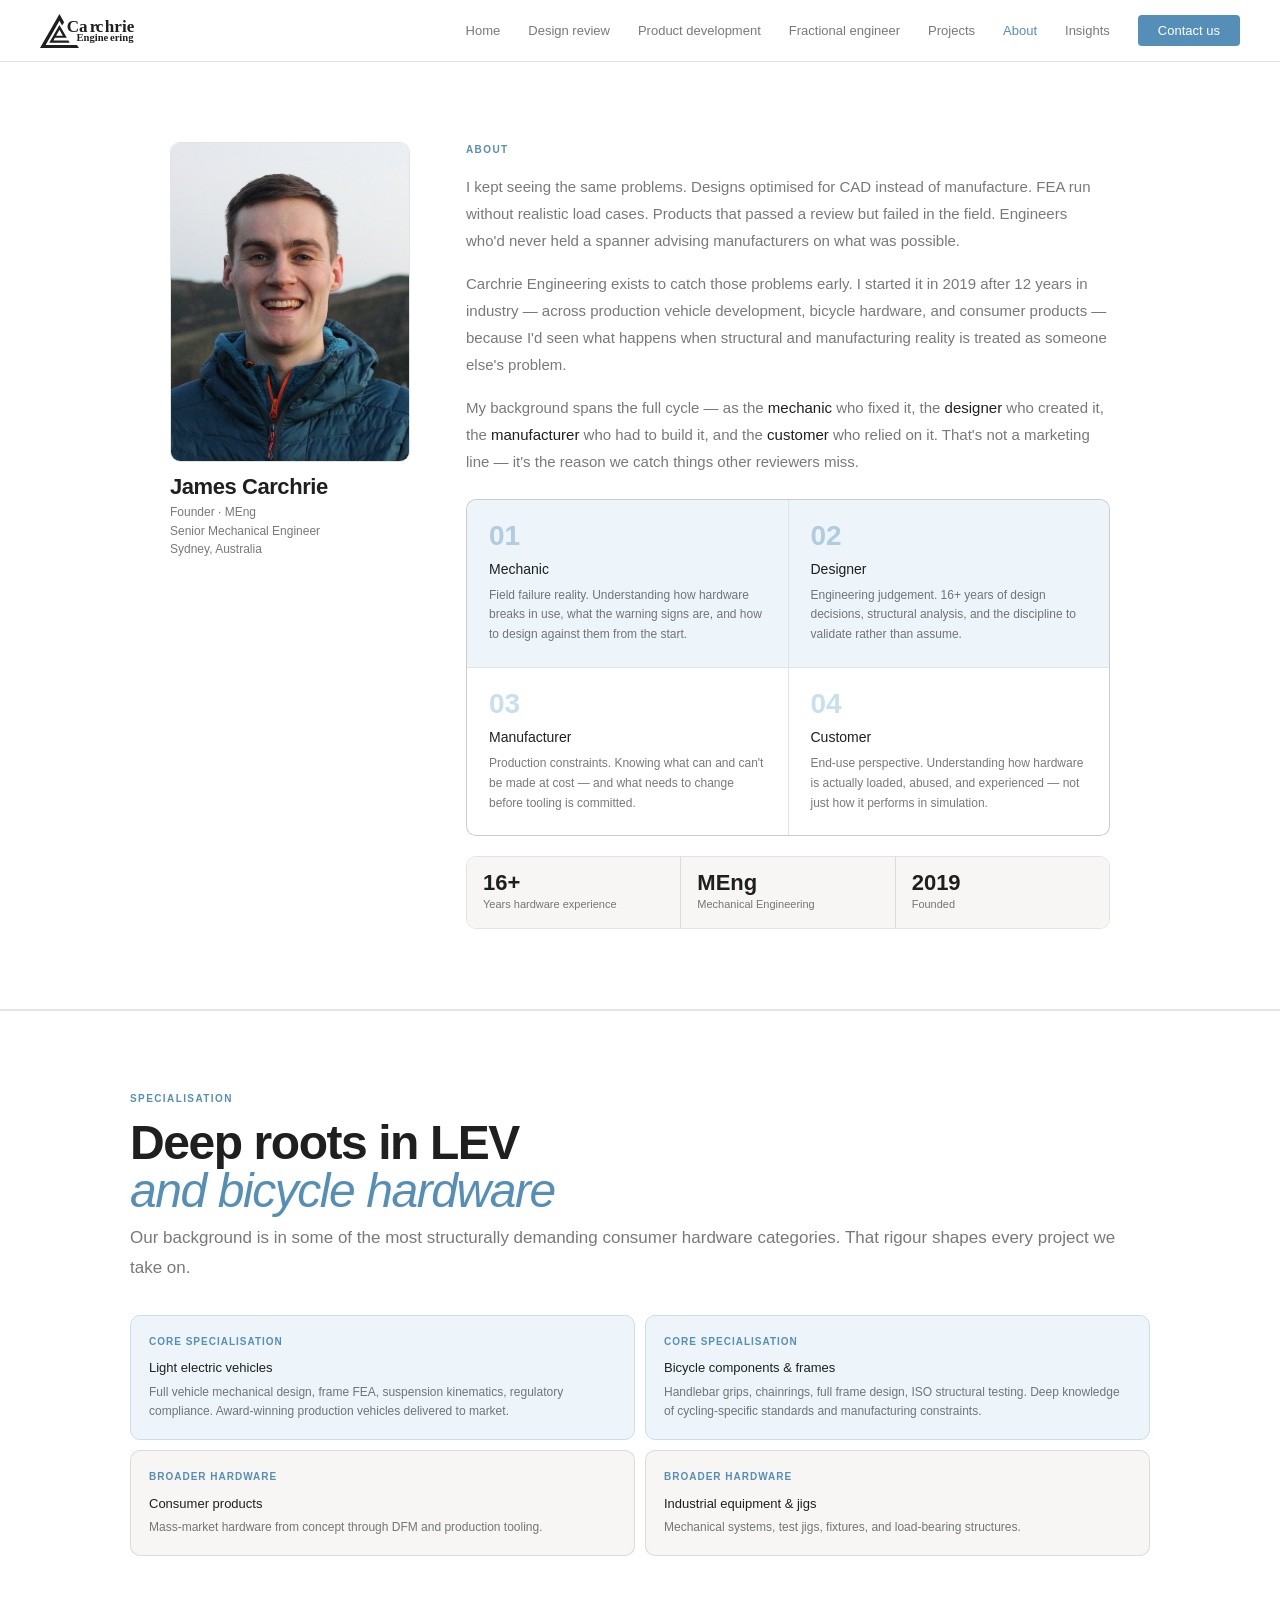
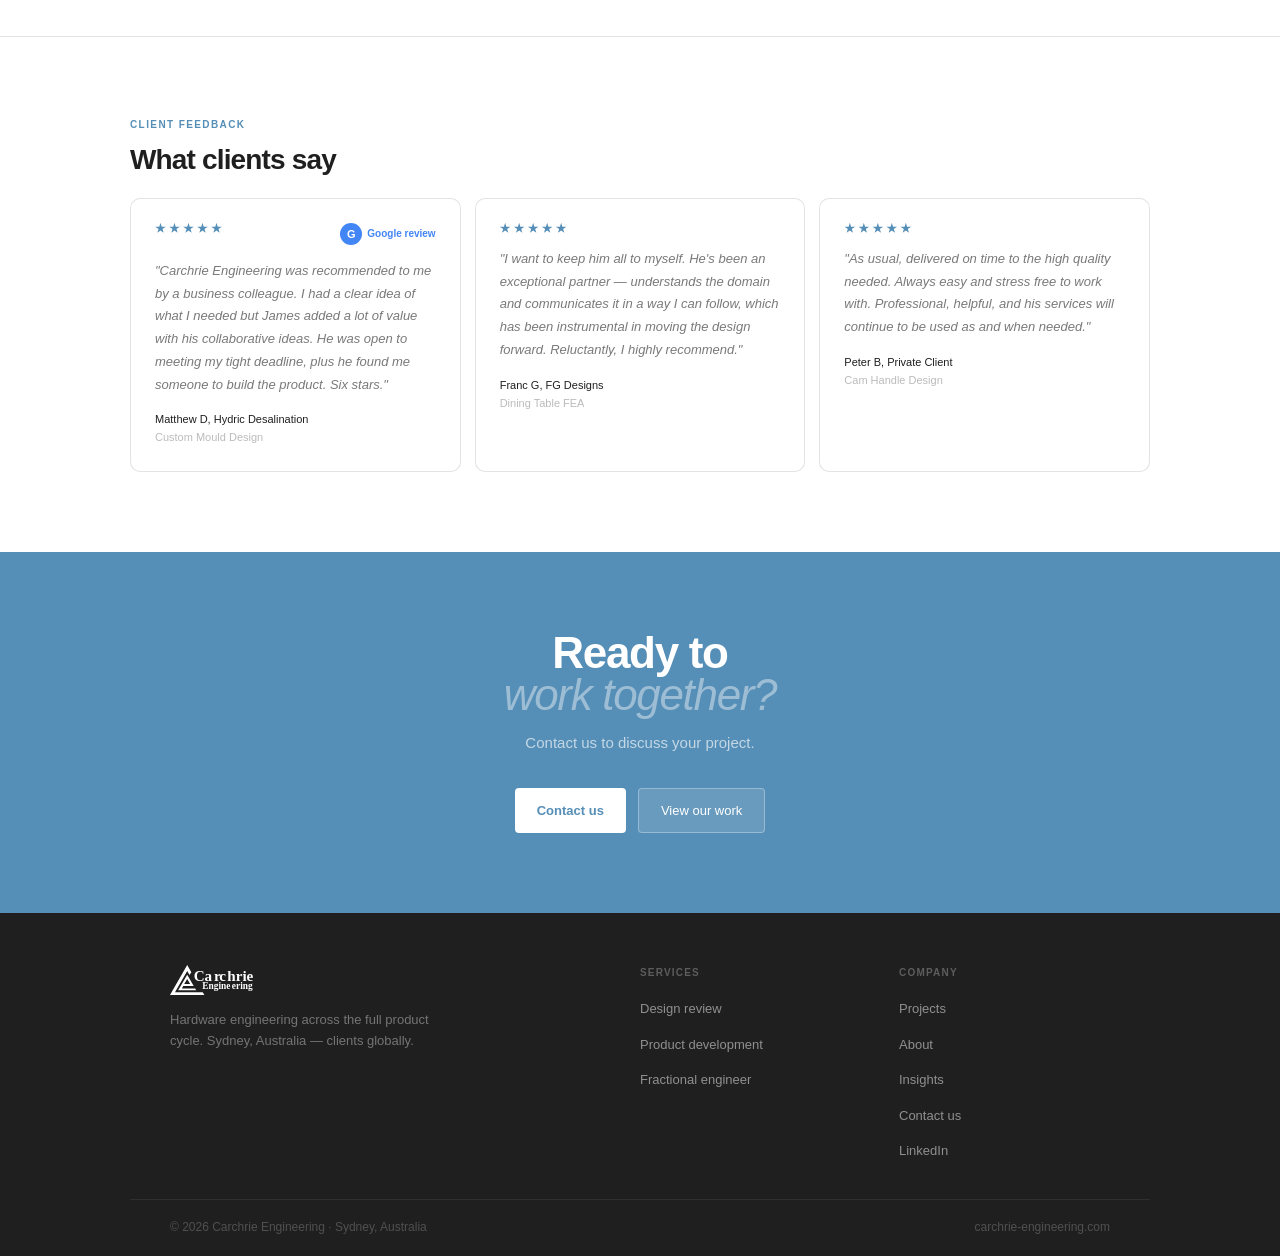
==== about.html @ 1e8a5974 "Add files via upload" ====
<!DOCTYPE html>
<html lang="en">
<head>
<meta charset="UTF-8"><meta name="viewport" content="width=device-width, initial-scale=1.0">
<title>About James Carchrie — Senior Mechanical Engineer · Sydney</title>
<meta name="description" content="James Carchrie — MEng, 16+ years hardware engineering. Founder of Carchrie Engineering. Light electric vehicles, bicycle hardware, consumer products. Sydney.">
<meta name="robots" content="index, follow">
<link rel="canonical" href="https://www.carchrie-engineering.com/about.html">
<!-- Open Graph -->
<meta property="og:type" content="profile">
<meta property="og:title" content="About James Carchrie — Senior Mechanical Engineer · Sydney">
<meta property="og:description" content="James Carchrie — MEng, 16+ years hardware engineering. Founder of Carchrie Engineering. Light electric vehicles, bicycle hardware, consumer products. Sydney.">
<meta property="og:url" content="https://www.carchrie-engineering.com/about.html">
<meta property="og:image" content="https://www.carchrie-engineering.com/images/og-share-card.jpg">
<meta property="og:site_name" content="Carchrie Engineering">
<meta property="og:locale" content="en_AU">
<!-- Twitter Card -->
<meta name="twitter:card" content="summary_large_image">
<meta name="twitter:title" content="About James Carchrie — Senior Mechanical Engineer · Sydney">
<meta name="twitter:description" content="James Carchrie — MEng, 16+ years hardware engineering. Founder of Carchrie Engineering. Light electric vehicles, bicycle hardware, consumer products. Sydney.">
<meta name="twitter:image" content="https://www.carchrie-engineering.com/images/og-share-card.jpg">
<link rel="stylesheet" href="css/style.css">
<style>
.about-hero{padding:80px 0;border-bottom:1px solid var(--ink-12);background:var(--white);}
.about-inner{max-width:var(--max-w);margin:0 auto;padding:0 40px;display:grid;grid-template-columns:240px 1fr;gap:56px;align-items:start;}
.photo-wrap{position:sticky;top:80px;}
.photo-frame{width:100%;aspect-ratio:3/4;border-radius:var(--r-lg);overflow:hidden;border:1px solid var(--ink-12);margin-bottom:14px;}
.photo-frame img{width:100%;height:100%;object-fit:cover;display:block;}
.photo-name{font-family:var(--display);font-weight:800;font-size:22px;color:var(--ink);letter-spacing:-.02em;line-height:1;margin-bottom:5px;}
.photo-role{font-size:12px;font-weight:300;color:var(--ink-60);line-height:1.55;}
.about-para{font-size:15px;font-weight:300;color:var(--ink-60);line-height:1.8;margin-bottom:16px;}
.about-para strong{font-weight:500;color:var(--ink);}
.moat-grid{display:grid;grid-template-columns:1fr 1fr;gap:1px;background:var(--ink-12);border:1px solid var(--ink-12);border-radius:var(--r-lg);overflow:hidden;margin-top:24px;}
.moat-card{background:var(--white);padding:22px;}
.moat-card.hi{background:var(--blue-faint);}
.moat-n{font-family:var(--display);font-weight:800;font-size:28px;color:var(--blue-dim);line-height:1;margin-bottom:8px;}
.moat-card.hi .moat-n{color:var(--blue);opacity:.4;}
.moat-title{font-size:14px;font-weight:500;color:var(--ink);margin-bottom:5px;}
.moat-desc{font-size:12px;font-weight:300;color:var(--ink-60);line-height:1.65;}
.stats-row{display:flex;gap:0;border:1px solid var(--ink-12);border-radius:var(--r-lg);overflow:hidden;margin-top:20px;}
.stat-b{flex:1;padding:15px 16px;border-right:1px solid var(--ink-12);background:var(--off-white);}
.stat-b:last-child{border-right:none;}
.stat-b-num{font-family:var(--display);font-weight:800;font-size:22px;color:var(--ink);line-height:1;margin-bottom:3px;}
.stat-b-label{font-size:11px;font-weight:300;color:var(--ink-60);line-height:1.4;}
.spec-grid{display:grid;grid-template-columns:1fr 1fr;gap:10px;margin-top:32px;}
.spec-item{background:var(--off-white);border:1px solid var(--ink-12);border-radius:var(--r-lg);padding:18px;}
.spec-item.hi{background:var(--blue-faint);border-color:var(--blue-dim);}
.spec-label{font-size:10px;font-weight:800;letter-spacing:.1em;text-transform:uppercase;color:var(--blue);margin-bottom:7px;}
.spec-title{font-size:13px;font-weight:500;color:var(--ink);margin-bottom:4px;}
.spec-desc{font-size:12px;font-weight:300;color:var(--ink-60);line-height:1.6;}
@media(max-width:768px){
  .about-inner{grid-template-columns:1fr;gap:32px;padding:0 20px;}
  .photo-wrap{position:static;}
  .photo-frame{aspect-ratio:1;}
  .moat-grid{grid-template-columns:1fr;}
  .stats-row{flex-wrap:wrap;}
  .stat-b{border-bottom:1px solid var(--ink-12);}
  .spec-grid{grid-template-columns:1fr;}
}
.review-badge{display:inline-flex;align-items:center;justify-content:center;width:22px;height:22px;border-radius:50%;font-size:12px;font-weight:700;flex-shrink:0;}
.review-badge.google{background:#4285F4;border:none;color:#fff;font-size:11px;font-weight:800;}
</style>
</head>
<body>
<div id="nav-ph"></div>
<section class="about-hero">
  <div class="about-inner">
    <div class="photo-wrap reveal">
      <div class="photo-frame">
        <img src="images/james-photo.jpg" alt="James Carchrie" style="width:100%;height:100%;object-fit:cover;object-position:center top;">
      </div>
      <div class="photo-name">James Carchrie</div>
      <div class="photo-role">Founder · MEng<br>Senior Mechanical Engineer<br>Sydney, Australia</div>
    </div>
    <div>
      <p class="t-tag reveal" style="margin-bottom:14px;">About</p>
      <p class="about-para reveal">I kept seeing the same problems. Designs optimised for CAD instead of manufacture. FEA run without realistic load cases. Products that passed a review but failed in the field. Engineers who'd never held a spanner advising manufacturers on what was possible.</p>
      <p class="about-para reveal">Carchrie Engineering exists to catch those problems early. I started it in 2019 after 12 years in industry — across production vehicle development, bicycle hardware, and consumer products — because I'd seen what happens when structural and manufacturing reality is treated as someone else's problem.</p>
      <p class="about-para reveal">My background spans the full cycle — as the <strong>mechanic</strong> who fixed it, the <strong>designer</strong> who created it, the <strong>manufacturer</strong> who had to build it, and the <strong>customer</strong> who relied on it. That's not a marketing line — it's the reason we catch things other reviewers miss.</p>
      <div class="moat-grid reveal">
        <div class="moat-card hi"><div class="moat-n">01</div><div class="moat-title">Mechanic</div><div class="moat-desc">Field failure reality. Understanding how hardware breaks in use, what the warning signs are, and how to design against them from the start.</div></div>
        <div class="moat-card hi"><div class="moat-n">02</div><div class="moat-title">Designer</div><div class="moat-desc">Engineering judgement. 16+ years of design decisions, structural analysis, and the discipline to validate rather than assume.</div></div>
        <div class="moat-card"><div class="moat-n">03</div><div class="moat-title">Manufacturer</div><div class="moat-desc">Production constraints. Knowing what can and can't be made at cost — and what needs to change before tooling is committed.</div></div>
        <div class="moat-card"><div class="moat-n">04</div><div class="moat-title">Customer</div><div class="moat-desc">End-use perspective. Understanding how hardware is actually loaded, abused, and experienced — not just how it performs in simulation.</div></div>
      </div>
      <div class="stats-row reveal">
        <div class="stat-b"><div class="stat-b-num">16+</div><div class="stat-b-label">Years hardware experience</div></div>
        <div class="stat-b"><div class="stat-b-num">MEng</div><div class="stat-b-label">Mechanical Engineering</div></div>
        <div class="stat-b"><div class="stat-b-num">2019</div><div class="stat-b-label">Founded</div></div>
      </div>
    </div>
  </div>
</section>
<section class="section">
  <div class="wrap pad">
    <p class="t-tag reveal" style="margin-bottom:12px;">Specialisation</p>
    <h2 class="t-display t-h2 reveal" style="margin-bottom:8px;">Deep roots in LEV<br><em style="font-style:italic;font-weight:300;color:var(--blue);">and bicycle hardware</em></h2>
    <p class="t-sub reveal" style="margin-bottom:0;">Our background is in some of the most structurally demanding consumer hardware categories. That rigour shapes every project we take on.</p>
    <div class="spec-grid">
      <div class="spec-item hi reveal"><div class="spec-label">Core specialisation</div><div class="spec-title">Light electric vehicles</div><div class="spec-desc">Full vehicle mechanical design, frame FEA, suspension kinematics, regulatory compliance. Award-winning production vehicles delivered to market.</div></div>
      <div class="spec-item hi reveal"><div class="spec-label">Core specialisation</div><div class="spec-title">Bicycle components &amp; frames</div><div class="spec-desc">Handlebar grips, chainrings, full frame design, ISO structural testing. Deep knowledge of cycling-specific standards and manufacturing constraints.</div></div>
      <div class="spec-item reveal"><div class="spec-label">Broader hardware</div><div class="spec-title">Consumer products</div><div class="spec-desc">Mass-market hardware from concept through DFM and production tooling.</div></div>
      <div class="spec-item reveal"><div class="spec-label">Broader hardware</div><div class="spec-title">Industrial equipment &amp; jigs</div><div class="spec-desc">Mechanical systems, test jigs, fixtures, and load-bearing structures.</div></div>
    </div>
  </div>
</section>
<section class="section">
  <div class="wrap pad">
    <p class="t-tag reveal" style="margin-bottom:12px;">Client feedback</p>
    <h2 class="t-display t-h3 reveal" style="margin-bottom:24px;">What clients say</h2>
    <div class="testi-grid" style="grid-template-columns:1fr 1fr 1fr;">

      <div class="testi reveal">
        <div style="display:flex;justify-content:space-between;align-items:flex-start;margin-bottom:12px;">
          <div class="stars"><div class="star"></div><div class="star"></div><div class="star"></div><div class="star"></div><div class="star"></div></div>
          <span style="display:flex;align-items:center;gap:5px;"><span class="review-badge google">G</span><span style="font-size:10px;font-weight:600;color:#4285F4;">Google review</span></span>
        </div>
        <p class="testi-q">"Carchrie Engineering was recommended to me by a business colleague. I had a clear idea of what I needed but James added a lot of value with his collaborative ideas. He was open to meeting my tight deadline, plus he found me someone to build the product. Six stars."</p>
        <div class="testi-who">Matthew D, Hydric Desalination</div>
        <div class="testi-when">Custom Mould Design</div>
      </div>

      <div class="testi reveal">
        <div class="stars"><div class="star"></div><div class="star"></div><div class="star"></div><div class="star"></div><div class="star"></div></div>
        <p class="testi-q">"I want to keep him all to myself. He's been an exceptional partner — understands the domain and communicates it in a way I can follow, which has been instrumental in moving the design forward. Reluctantly, I highly recommend."</p>
        <div class="testi-who">Franc G, FG Designs</div>
        <div class="testi-when">Dining Table FEA</div>
      </div>

      <div class="testi reveal">
        <div class="stars"><div class="star"></div><div class="star"></div><div class="star"></div><div class="star"></div><div class="star"></div></div>
        <p class="testi-q">"As usual, delivered on time to the high quality needed. Always easy and stress free to work with. Professional, helpful, and his services will continue to be used as and when needed."</p>
        <div class="testi-who">Peter B, Private Client</div>
        <div class="testi-when">Cam Handle Design</div>
      </div>

    </div>
  </div>
</section>
<div class="cta-band">
  <h2 class="t-display t-h2 reveal" style="color:var(--white);margin-bottom:14px;">Ready to<br><em style="font-style:italic;font-weight:300;color:rgba(255,255,255,.42);">work together?</em></h2>
  <p class="reveal">Contact us to discuss your project.</p>
  <div class="cta-band-btns reveal"><a href="contact.html" class="btn btn-white">Contact us</a><a href="projects.html" class="btn btn-ghost">View our work</a></div>
</div>
<div id="footer-ph"></div>
<script src="js/main.js"></script>
</body>
</html>
---- css/style.css ----
@import url('https://fonts.bunny.net/css?family=plus-jakarta-sans:300,400,500,800&display=swap');

*,*::before,*::after{box-sizing:border-box;margin:0;padding:0;}

:root{
  --blue:#558EB6;
  --blue-dark:#3a6d91;
  --blue-dim:#c8dfee;
  --blue-faint:#edf5fb;
  --ink:#1F1F1F;
  --ink-60:rgba(31,31,31,.6);
  --ink-30:rgba(31,31,31,.3);
  --ink-12:rgba(31,31,31,.12);
  --ink-06:rgba(31,31,31,.06);
  --white:#FFFFFF;
  --off-white:#F7F6F4;
  --warm-mid:#EEECEA;
  --display:'Plus Jakarta Sans',sans-serif;
  --body:'Plus Jakarta Sans',sans-serif;
  --max-w:1020px;
  --r:4px;
  --r-lg:10px;
}

html,body{margin:0;padding:0;width:100%;}html{scroll-behavior:smooth;overflow-x:hidden;}
body{font-family:var(--body);background:var(--white);color:var(--ink);font-size:16px;line-height:1.65;-webkit-font-smoothing:antialiased;}

/* Pattern helper — full ratio tile */
.pat{background-image:url('../images/pattern.svg');background-size:1200px 912px;background-repeat:repeat;}

/* NAV */
nav{position:sticky;top:0;z-index:200;background:var(--white);border-bottom:1px solid var(--ink-12);height:62px;display:flex;align-items:center;padding:0 40px;justify-content:space-between;}
.nav-logo{display:flex;align-items:center;height:34px;text-decoration:none;}
.nav-logo img{height:34px;width:auto;}
.nav-links{display:flex;align-items:center;gap:28px;list-style:none;}
.nav-links a{font-size:13px;font-weight:400;color:var(--ink-60);text-decoration:none;transition:color .2s;}
.nav-links a:hover{color:var(--ink);}
.nav-links a.active{color:var(--blue);font-weight:500;}
.nav-cta{background:var(--blue)!important;color:var(--white)!important;font-weight:500!important;padding:8px 20px;border-radius:var(--r);font-size:13px!important;transition:background .2s!important;}
.nav-cta:hover{background:var(--blue-dark)!important;}
.nav-ham{display:none;flex-direction:column;gap:5px;cursor:pointer;background:none;border:none;padding:4px;}
.nav-ham span{display:block;width:22px;height:1.5px;background:var(--ink);}

/* LAYOUT */
.wrap{max-width:var(--max-w);margin:0 auto;padding:0 40px;}
.section{border-top:1px solid var(--ink-12);}
.pad{padding:80px 0;}
.pad-sm{padding:56px 0;}

/* TYPE */
.t-display{font-family:var(--display);font-weight:800;line-height:1.0;letter-spacing:-.03em;}
.t-h1{font-size:clamp(40px,6vw,72px);}
.t-h2{font-size:clamp(28px,4vw,48px);}
.t-h3{font-size:clamp(20px,2.5vw,28px);}
.t-sub{font-size:17px;font-weight:300;line-height:1.75;color:var(--ink-60);}
.t-tag{font-size:10px;font-weight:800;letter-spacing:.14em;text-transform:uppercase;color:var(--blue);display:block;}

/* BUTTONS */
.btn{display:inline-flex;align-items:center;gap:8px;font-family:var(--body);font-size:13px;font-weight:500;padding:11px 22px;border-radius:var(--r);text-decoration:none;transition:all .18s;cursor:pointer;border:none;white-space:nowrap;}
.btn-blue{background:var(--blue);color:var(--white);}
.btn-blue:hover{background:var(--blue-dark);}
.btn-outline{background:transparent;color:var(--ink);border:1.5px solid var(--ink-30);}
.btn-outline:hover{border-color:var(--ink);background:var(--ink-06);}
.btn-white{background:var(--white);color:var(--blue);font-weight:600;}
.btn-white:hover{background:var(--blue-faint);}
.btn-ghost{background:rgba(255,255,255,.12);color:var(--white);border:1.5px solid rgba(255,255,255,.3);}
.btn-ghost:hover{background:rgba(255,255,255,.2);}
.btn-ghost-dark{background:rgba(255,255,255,.07);color:rgba(255,255,255,.6);border:1.5px solid rgba(255,255,255,.15);}
.btn-ghost-dark:hover{background:rgba(255,255,255,.12);color:var(--white);}

/* CAROUSEL */
.carousel-wrap{position:relative;border-radius:var(--r-lg);overflow:hidden;}
.carousel-track{display:flex;height:100%;transition:transform .4s cubic-bezier(.25,.46,.45,.94);}
.carousel-slide{min-width:100%;flex-shrink:0;overflow:hidden;position:relative;}
.carousel-slide img{position:absolute;top:0;left:0;width:100%;height:100%;object-fit:contain;background:#fff;display:block;}
.carousel-dots{display:flex;justify-content:center;gap:6px;margin-top:10px;}
.carousel-dot{width:6px;height:6px;border-radius:50%;background:var(--ink-30);cursor:pointer;transition:background .2s,transform .2s;border:none;padding:0;}
.carousel-dot.active{background:var(--blue);transform:scale(1.3);}
.carousel-btn{position:absolute;top:50%;transform:translateY(-50%);width:34px;height:34px;background:rgba(255,255,255,.88);border:none;border-radius:50%;cursor:pointer;display:flex;align-items:center;justify-content:center;z-index:2;backdrop-filter:blur(4px);font-size:16px;color:var(--ink);transition:background .18s;}
.carousel-btn:hover{background:var(--white);}
.carousel-btn-prev{left:10px;}
.carousel-btn-next{right:10px;}

/* DELIV TAGS */
.deliv{font-size:10px;font-weight:500;color:var(--blue);background:var(--blue-faint);border:1px solid var(--blue-dim);border-radius:3px;padding:3px 8px;}
.delivs{display:flex;gap:5px;flex-wrap:wrap;}

/* TESTIMONIALS */
.testi-grid{display:grid;grid-template-columns:1fr 1fr;gap:14px;} /* kept for other pages */
.testi{background:var(--white);border:1px solid var(--ink-12);border-radius:var(--r-lg);padding:24px;}
.stars{display:flex;gap:3px;margin-bottom:14px;}
.star{width:11px;height:11px;background:var(--blue);clip-path:polygon(50% 0%,61% 35%,98% 35%,68% 57%,79% 91%,50% 70%,21% 91%,32% 57%,2% 35%,39% 35%);}
.testi-q{font-size:13px;font-weight:300;color:var(--ink-60);line-height:1.75;font-style:italic;margin-bottom:14px;}
.testi-who{font-size:11px;font-weight:500;color:var(--ink);}
.testi-when{font-size:11px;font-weight:300;color:var(--ink-30);}

/* FORM */
.form-group{display:flex;flex-direction:column;gap:6px;}
.form-label{font-size:10px;font-weight:800;letter-spacing:.08em;text-transform:uppercase;color:var(--ink-60);}
.form-input,.form-select,.form-textarea{font-family:var(--body);font-size:14px;font-weight:300;color:var(--ink);background:var(--white);border:1.5px solid var(--ink-12);border-radius:var(--r);padding:10px 14px;transition:border-color .2s;width:100%;outline:none;}
.form-input:focus,.form-select:focus,.form-textarea:focus{border-color:var(--blue);}
.form-textarea{min-height:110px;resize:vertical;line-height:1.6;}
.form-select{appearance:none;cursor:pointer;}
.form-submit{background:var(--blue);color:var(--white);border:none;padding:13px 22px;font-family:var(--body);font-size:14px;font-weight:500;border-radius:var(--r);cursor:pointer;transition:background .2s;display:flex;align-items:center;justify-content:space-between;width:100%;}
.form-submit:hover{background:var(--blue-dark);}

/* CTA BAND */
.cta-band{background:var(--blue);padding:80px 40px;text-align:center;display:block;margin:0;width:100vw;max-width:100%;box-sizing:border-box;}
.cta-band h2{font-family:var(--display);font-weight:800;font-size:clamp(28px,4vw,44px);line-height:.96;letter-spacing:-.03em;color:var(--white);margin-bottom:14px;}
.cta-band p{font-size:15px;font-weight:300;color:rgba(255,255,255,.65);max-width:420px;margin:0 auto 32px;line-height:1.7;}
.cta-band-btns{display:flex;gap:12px;justify-content:center;flex-wrap:wrap;}

/* FOOTER */
footer{background:var(--ink);}
.footer-inner{max-width:var(--max-w);margin:0 auto;padding:52px 40px 36px;display:grid;grid-template-columns:2fr 1fr 1fr;gap:48px;}
.footer-tagline{font-size:13px;font-weight:300;color:rgba(255,255,255,.38);line-height:1.65;max-width:260px;margin-top:14px;}
.footer-col-title{font-size:10px;font-weight:800;letter-spacing:.12em;text-transform:uppercase;color:rgba(255,255,255,.28);margin-bottom:14px;}
.footer-links{list-style:none;display:flex;flex-direction:column;gap:9px;}
.footer-links a{font-size:13px;font-weight:300;color:rgba(255,255,255,.5);text-decoration:none;transition:color .2s;}
.footer-links a:hover{color:var(--white);}
.footer-bottom{max-width:var(--max-w);margin:0 auto;padding:18px 40px;border-top:1px solid rgba(255,255,255,.07);display:flex;justify-content:space-between;}
.footer-bottom span{font-size:12px;color:rgba(255,255,255,.22);}

/* REVEAL */
.reveal{opacity:0;transform:translateY(18px);transition:opacity .5s ease,transform .5s ease;}
.reveal.visible{opacity:1;transform:none;}

/* TESTIMONIAL CAROUSEL */
.testi-carousel{position:relative;}
.testi-track{display:flex;overflow:hidden;}
.testi-slide{min-width:100%;box-sizing:border-box;}
.testi-slide .testi{background:var(--white);border:1px solid var(--ink-12);border-radius:var(--r-lg);padding:28px 28px 22px;}
.testi-tags{display:flex;flex-wrap:wrap;gap:6px;margin:14px 0 16px;}
.testi-tag{font-size:11px;font-weight:500;color:var(--blue);background:var(--blue-faint);border:1px solid var(--blue-dim);border-radius:20px;padding:3px 11px;}
.testi-nav{display:flex;align-items:center;justify-content:center;gap:12px;margin-top:20px;}
.testi-prev,.testi-next{width:36px;height:36px;border-radius:50%;border:1.5px solid var(--ink-12);background:var(--white);cursor:pointer;font-size:18px;color:var(--ink);display:flex;align-items:center;justify-content:center;transition:all .18s;}
.testi-prev:hover,.testi-next:hover{border-color:var(--blue);color:var(--blue);}
.testi-dots{display:flex;gap:7px;align-items:center;}
.testi-dot{width:7px;height:7px;border-radius:50%;background:var(--ink-12);cursor:pointer;transition:all .2s;border:none;padding:0;}
.testi-dot.active{background:var(--blue);transform:scale(1.25);}

/* RESPONSIVE */
@media(max-width:768px){
  nav{padding:0 20px;}
  .nav-links{display:none;flex-direction:column;position:fixed;top:62px;left:0;right:0;background:var(--white);border-bottom:1px solid var(--ink-12);padding:20px;gap:14px;z-index:199;}
  .nav-links.open{display:flex;}
  .nav-ham{display:flex;}
  .wrap{padding:0 20px;}
  .pad{padding:52px 0;}
  .pad-sm{padding:40px 0;}
  .testi-grid{grid-template-columns:1fr;}
  .footer-inner{grid-template-columns:1fr;gap:28px;padding:40px 20px 28px;}
  .footer-bottom{padding:16px 20px;flex-direction:column;gap:6px;}
  .cta-band{padding:56px 20px;}
}
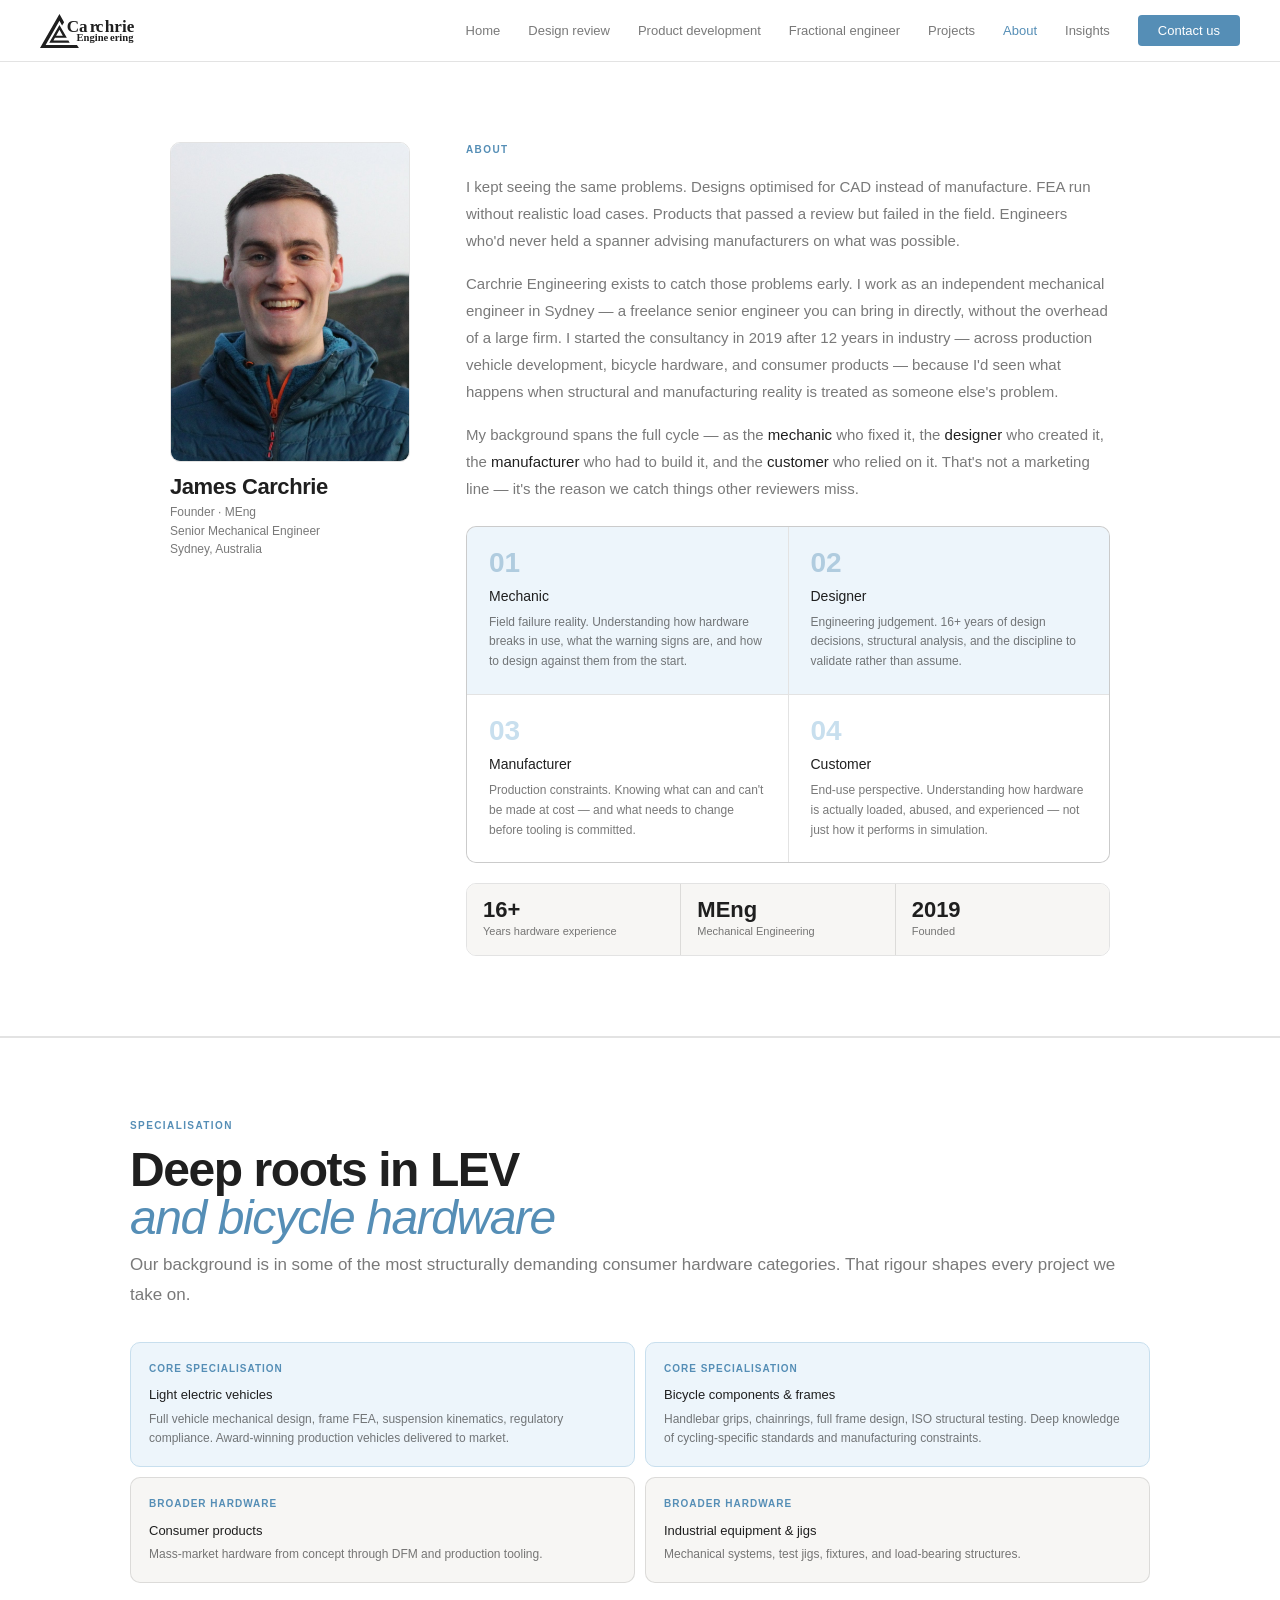
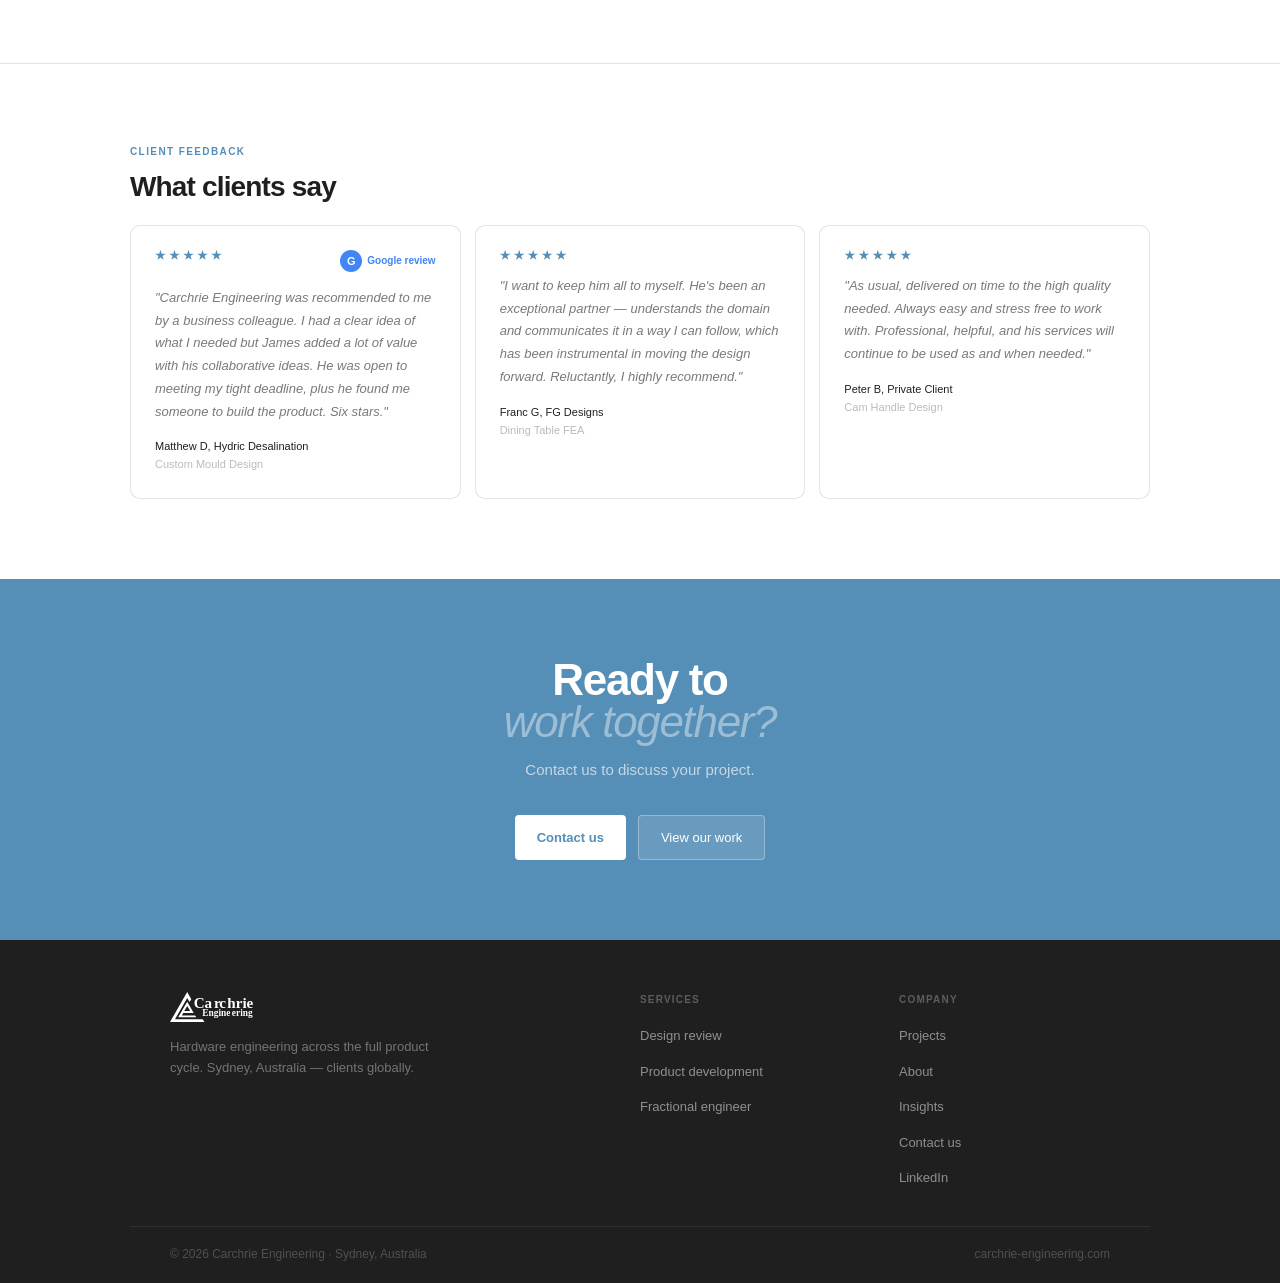
==== commit 74966bd5: "Update about.html" ====
--- a/about.html
+++ b/about.html
@@ -3,13 +3,13 @@
 <head>
 <meta charset="UTF-8"><meta name="viewport" content="width=device-width, initial-scale=1.0">
 <title>About James Carchrie — Senior Mechanical Engineer · Sydney</title>
-<meta name="description" content="James Carchrie — MEng, 16+ years hardware engineering. Founder of Carchrie Engineering. Light electric vehicles, bicycle hardware, consumer products. Sydney.">
+<meta name="description" content="James Carchrie — independent mechanical engineer in Sydney. MEng, 16+ years across light electric vehicles, bicycle hardware, and consumer products. Founder of Carchrie Engineering.">
 <meta name="robots" content="index, follow">
 <link rel="canonical" href="https://www.carchrie-engineering.com/about.html">
 <!-- Open Graph -->
 <meta property="og:type" content="profile">
 <meta property="og:title" content="About James Carchrie — Senior Mechanical Engineer · Sydney">
-<meta property="og:description" content="James Carchrie — MEng, 16+ years hardware engineering. Founder of Carchrie Engineering. Light electric vehicles, bicycle hardware, consumer products. Sydney.">
+<meta property="og:description" content="James Carchrie — independent mechanical engineer in Sydney. MEng, 16+ years across light electric vehicles, bicycle hardware, and consumer products. Founder of Carchrie Engineering.">
 <meta property="og:url" content="https://www.carchrie-engineering.com/about.html">
 <meta property="og:image" content="https://www.carchrie-engineering.com/images/og-share-card.jpg">
 <meta property="og:site_name" content="Carchrie Engineering">
@@ -17,7 +17,7 @@
 <!-- Twitter Card -->
 <meta name="twitter:card" content="summary_large_image">
 <meta name="twitter:title" content="About James Carchrie — Senior Mechanical Engineer · Sydney">
-<meta name="twitter:description" content="James Carchrie — MEng, 16+ years hardware engineering. Founder of Carchrie Engineering. Light electric vehicles, bicycle hardware, consumer products. Sydney.">
+<meta name="twitter:description" content="James Carchrie — independent mechanical engineer in Sydney. MEng, 16+ years across light electric vehicles, bicycle hardware, and consumer products. Founder of Carchrie Engineering.">
 <meta name="twitter:image" content="https://www.carchrie-engineering.com/images/og-share-card.jpg">
 <link rel="stylesheet" href="css/style.css">
 <style>
@@ -75,7 +75,7 @@
     <div>
       <p class="t-tag reveal" style="margin-bottom:14px;">About</p>
       <p class="about-para reveal">I kept seeing the same problems. Designs optimised for CAD instead of manufacture. FEA run without realistic load cases. Products that passed a review but failed in the field. Engineers who'd never held a spanner advising manufacturers on what was possible.</p>
-      <p class="about-para reveal">Carchrie Engineering exists to catch those problems early. I started it in 2019 after 12 years in industry — across production vehicle development, bicycle hardware, and consumer products — because I'd seen what happens when structural and manufacturing reality is treated as someone else's problem.</p>
+      <p class="about-para reveal">Carchrie Engineering exists to catch those problems early. I work as an independent mechanical engineer in Sydney — a freelance senior engineer you can bring in directly, without the overhead of a large firm. I started the consultancy in 2019 after 12 years in industry — across production vehicle development, bicycle hardware, and consumer products — because I'd seen what happens when structural and manufacturing reality is treated as someone else's problem.</p>
       <p class="about-para reveal">My background spans the full cycle — as the <strong>mechanic</strong> who fixed it, the <strong>designer</strong> who created it, the <strong>manufacturer</strong> who had to build it, and the <strong>customer</strong> who relied on it. That's not a marketing line — it's the reason we catch things other reviewers miss.</p>
       <div class="moat-grid reveal">
         <div class="moat-card hi"><div class="moat-n">01</div><div class="moat-title">Mechanic</div><div class="moat-desc">Field failure reality. Understanding how hardware breaks in use, what the warning signs are, and how to design against them from the start.</div></div>
@@ -145,4 +145,4 @@
 <div id="footer-ph"></div>
 <script src="js/main.js"></script>
 </body>
-</html>+</html>
